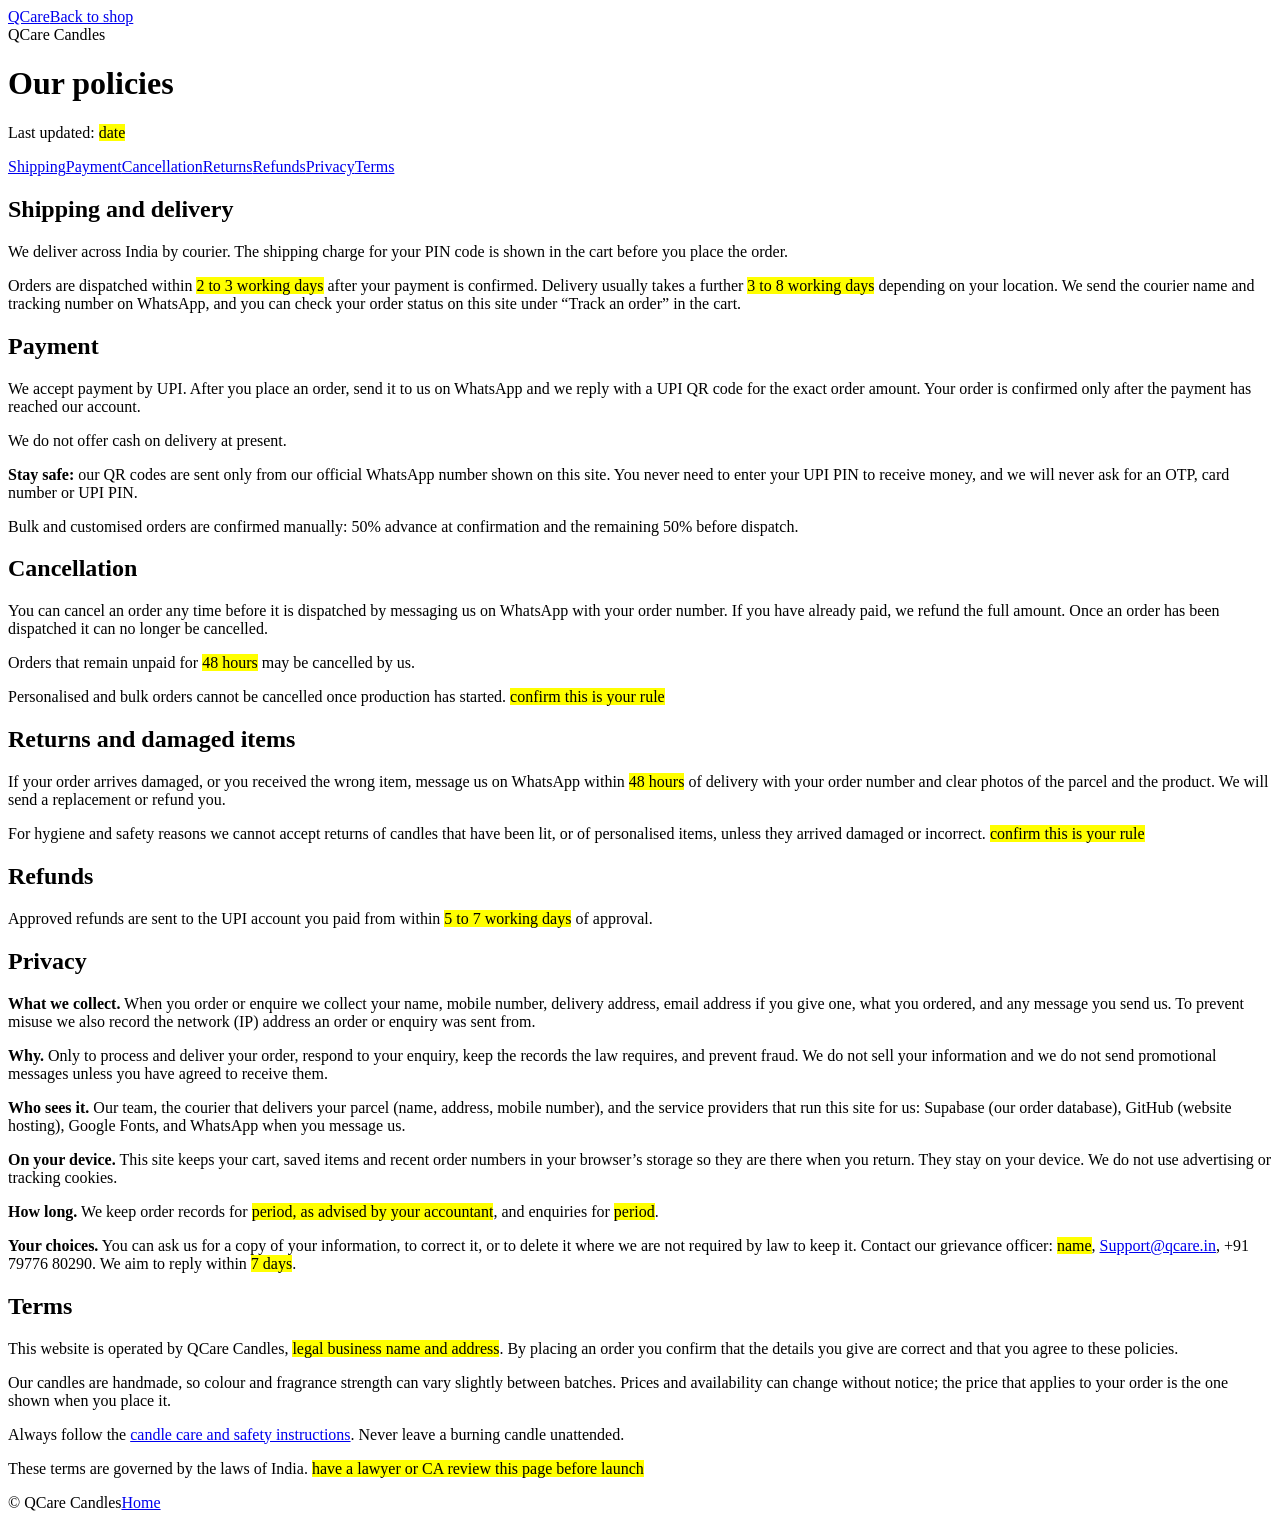
==== policies.html @ a18a1afe "Add files via upload" ====
<!doctype html>
<html lang="en">
<head>
<meta charset="utf-8">
<meta name="viewport" content="width=device-width, initial-scale=1, viewport-fit=cover">
<meta name="description" content="QCare Candles policies: shipping, payment, cancellation, returns, refunds, privacy and terms.">
<meta http-equiv="Content-Security-Policy" content="default-src 'self'; script-src 'self'; style-src 'self' 'unsafe-inline' https://fonts.googleapis.com; font-src https://fonts.gstatic.com; img-src 'self' data:; object-src 'none'; base-uri 'self'">
<title>Policies · QCare Candles</title>
<script src="js/theme.js"></script>
<link rel="stylesheet" href="https://fonts.googleapis.com/css2?family=Inter:wght@400;500;600&family=Playfair+Display:wght@600;700&display=swap">
<link rel="stylesheet" href="css/site.css">
</head>
<body>
<header><div class="w"><a class="logo" href="index.html">QCare</a><a class="btn o" href="index.html#collection">Back to shop</a></div></header>
<main class="pol">
<span class="chip">QCare Candles</span>
<h1>Our policies</h1>
<!-- OWNER: every yellow highlighted value is a placeholder. Replace each with what you actually do,
     then delete the <mark> tags. Do not launch with yellow text on this page. -->
<p>Last updated: <mark class="cf">date</mark></p>
<nav><a href="#shipping">Shipping</a><a href="#payment">Payment</a><a href="#cancellation">Cancellation</a><a href="#returns">Returns</a><a href="#refunds">Refunds</a><a href="#privacy">Privacy</a><a href="#terms">Terms</a></nav>

<h2 id="shipping">Shipping and delivery</h2>
<p>We deliver across India by courier. The shipping charge for your PIN code is shown in the cart before you place the order.</p>
<p>Orders are dispatched within <mark class="cf">2 to 3 working days</mark> after your payment is confirmed. Delivery usually takes a further <mark class="cf">3 to 8 working days</mark> depending on your location. We send the courier name and tracking number on WhatsApp, and you can check your order status on this site under “Track an order” in the cart.</p>

<h2 id="payment">Payment</h2>
<p>We accept payment by UPI. After you place an order, send it to us on WhatsApp and we reply with a UPI QR code for the exact order amount. Your order is confirmed only after the payment has reached our account.</p>
<p>We do not offer cash on delivery at present.</p>
<p><b>Stay safe:</b> our QR codes are sent only from our official WhatsApp number shown on this site. You never need to enter your UPI PIN to receive money, and we will never ask for an OTP, card number or UPI PIN.</p>
<p>Bulk and customised orders are confirmed manually: 50% advance at confirmation and the remaining 50% before dispatch.</p>

<h2 id="cancellation">Cancellation</h2>
<p>You can cancel an order any time before it is dispatched by messaging us on WhatsApp with your order number. If you have already paid, we refund the full amount. Once an order has been dispatched it can no longer be cancelled.</p>
<p>Orders that remain unpaid for <mark class="cf">48 hours</mark> may be cancelled by us.</p>
<p>Personalised and bulk orders cannot be cancelled once production has started. <mark class="cf">confirm this is your rule</mark></p>

<h2 id="returns">Returns and damaged items</h2>
<p>If your order arrives damaged, or you received the wrong item, message us on WhatsApp within <mark class="cf">48 hours</mark> of delivery with your order number and clear photos of the parcel and the product. We will send a replacement or refund you.</p>
<p>For hygiene and safety reasons we cannot accept returns of candles that have been lit, or of personalised items, unless they arrived damaged or incorrect. <mark class="cf">confirm this is your rule</mark></p>

<h2 id="refunds">Refunds</h2>
<p>Approved refunds are sent to the UPI account you paid from within <mark class="cf">5 to 7 working days</mark> of approval.</p>

<h2 id="privacy">Privacy</h2>
<p><b>What we collect.</b> When you order or enquire we collect your name, mobile number, delivery address, email address if you give one, what you ordered, and any message you send us. To prevent misuse we also record the network (IP) address an order or enquiry was sent from.</p>
<p><b>Why.</b> Only to process and deliver your order, respond to your enquiry, keep the records the law requires, and prevent fraud. We do not sell your information and we do not send promotional messages unless you have agreed to receive them.</p>
<p><b>Who sees it.</b> Our team, the courier that delivers your parcel (name, address, mobile number), and the service providers that run this site for us: Supabase (our order database), GitHub (website hosting), Google Fonts, and WhatsApp when you message us.</p>
<p><b>On your device.</b> This site keeps your cart, saved items and recent order numbers in your browser’s storage so they are there when you return. They stay on your device. We do not use advertising or tracking cookies.</p>
<p><b>How long.</b> We keep order records for <mark class="cf">period, as advised by your accountant</mark>, and enquiries for <mark class="cf">period</mark>.</p>
<p><b>Your choices.</b> You can ask us for a copy of your information, to correct it, or to delete it where we are not required by law to keep it. Contact our grievance officer: <mark class="cf">name</mark>, <a href="mailto:Support@qcare.in">Support@qcare.in</a>, +91 79776 80290. We aim to reply within <mark class="cf">7 days</mark>.</p>

<h2 id="terms">Terms</h2>
<p>This website is operated by QCare Candles, <mark class="cf">legal business name and address</mark>. By placing an order you confirm that the details you give are correct and that you agree to these policies.</p>
<p>Our candles are handmade, so colour and fragrance strength can vary slightly between batches. Prices and availability can change without notice; the price that applies to your order is the one shown when you place it.</p>
<p>Always follow the <a href="index.html#care">candle care and safety instructions</a>. Never leave a burning candle unattended.</p>
<p>These terms are governed by the laws of India. <mark class="cf">have a lawyer or CA review this page before launch</mark></p>
</main>
<footer><div class="w"><span>© QCare Candles</span><span><a href="index.html">Home</a></span></div></footer>
</body>
</html>
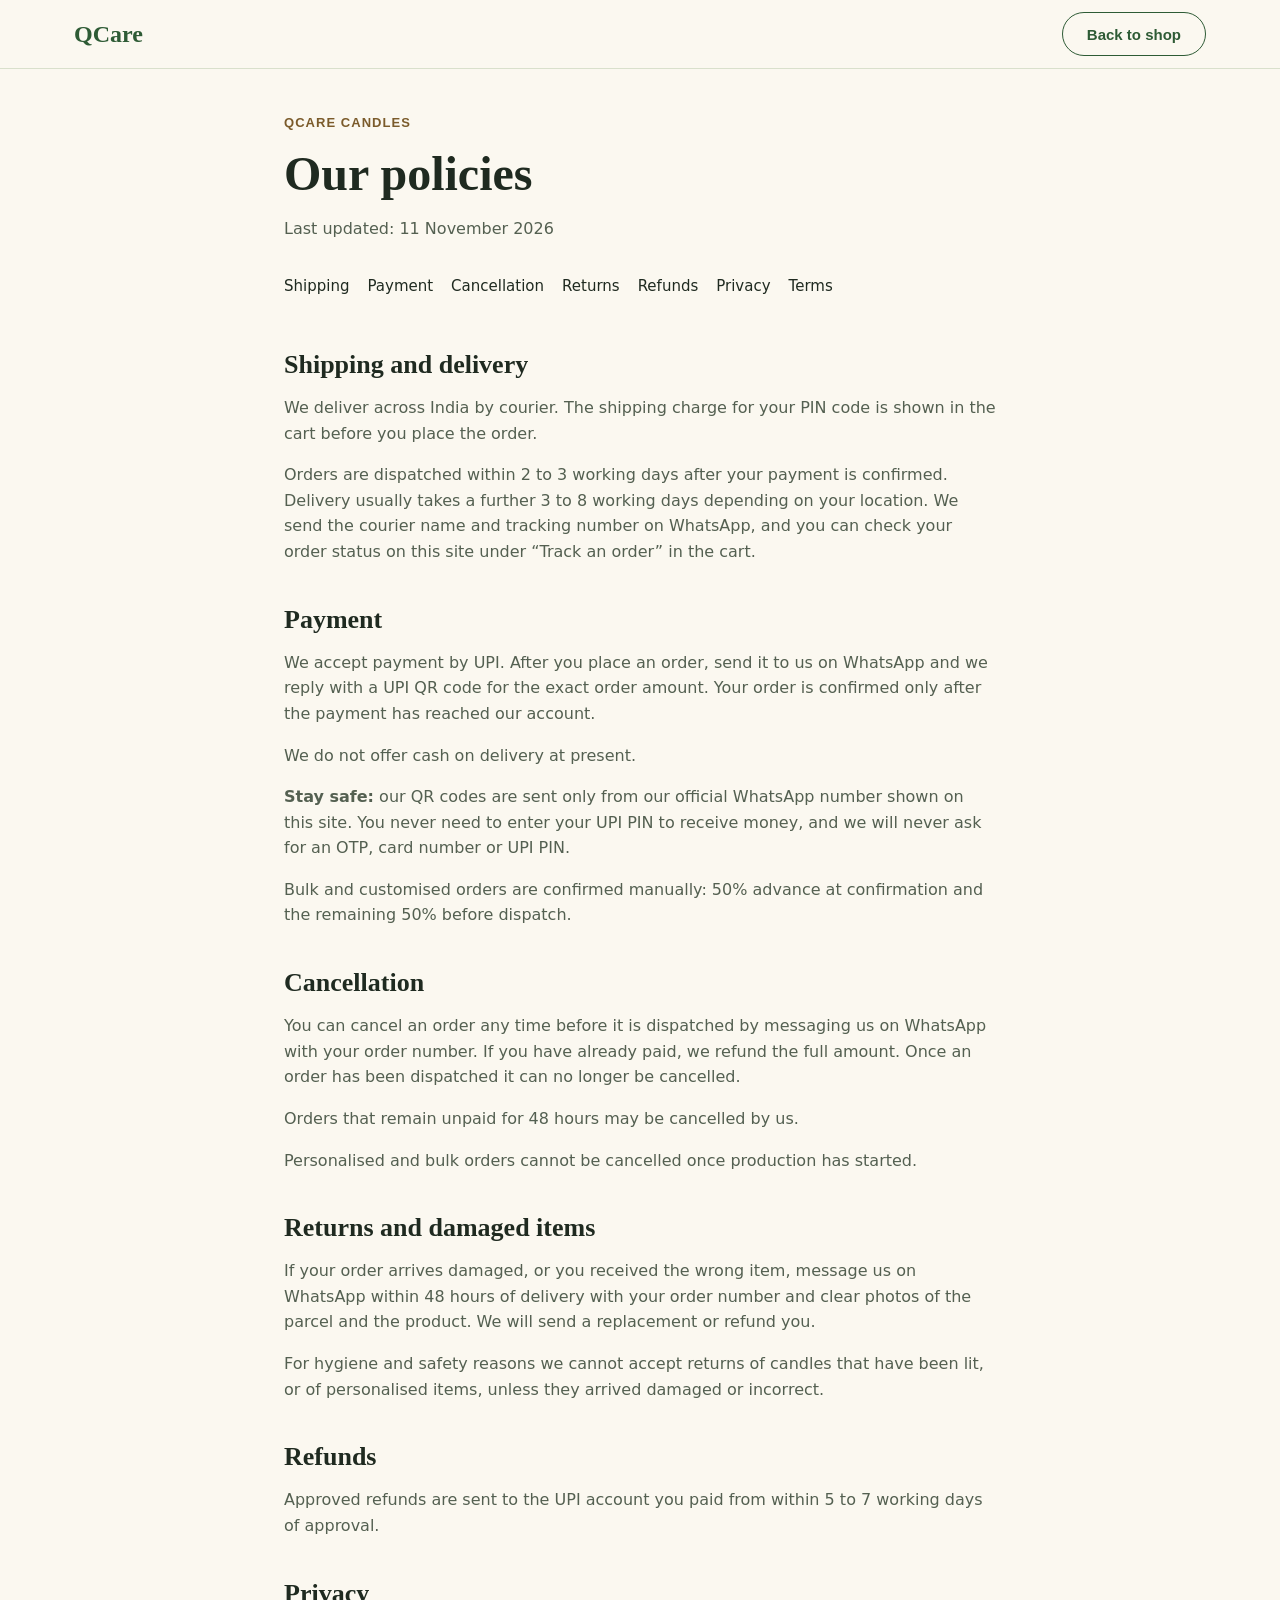
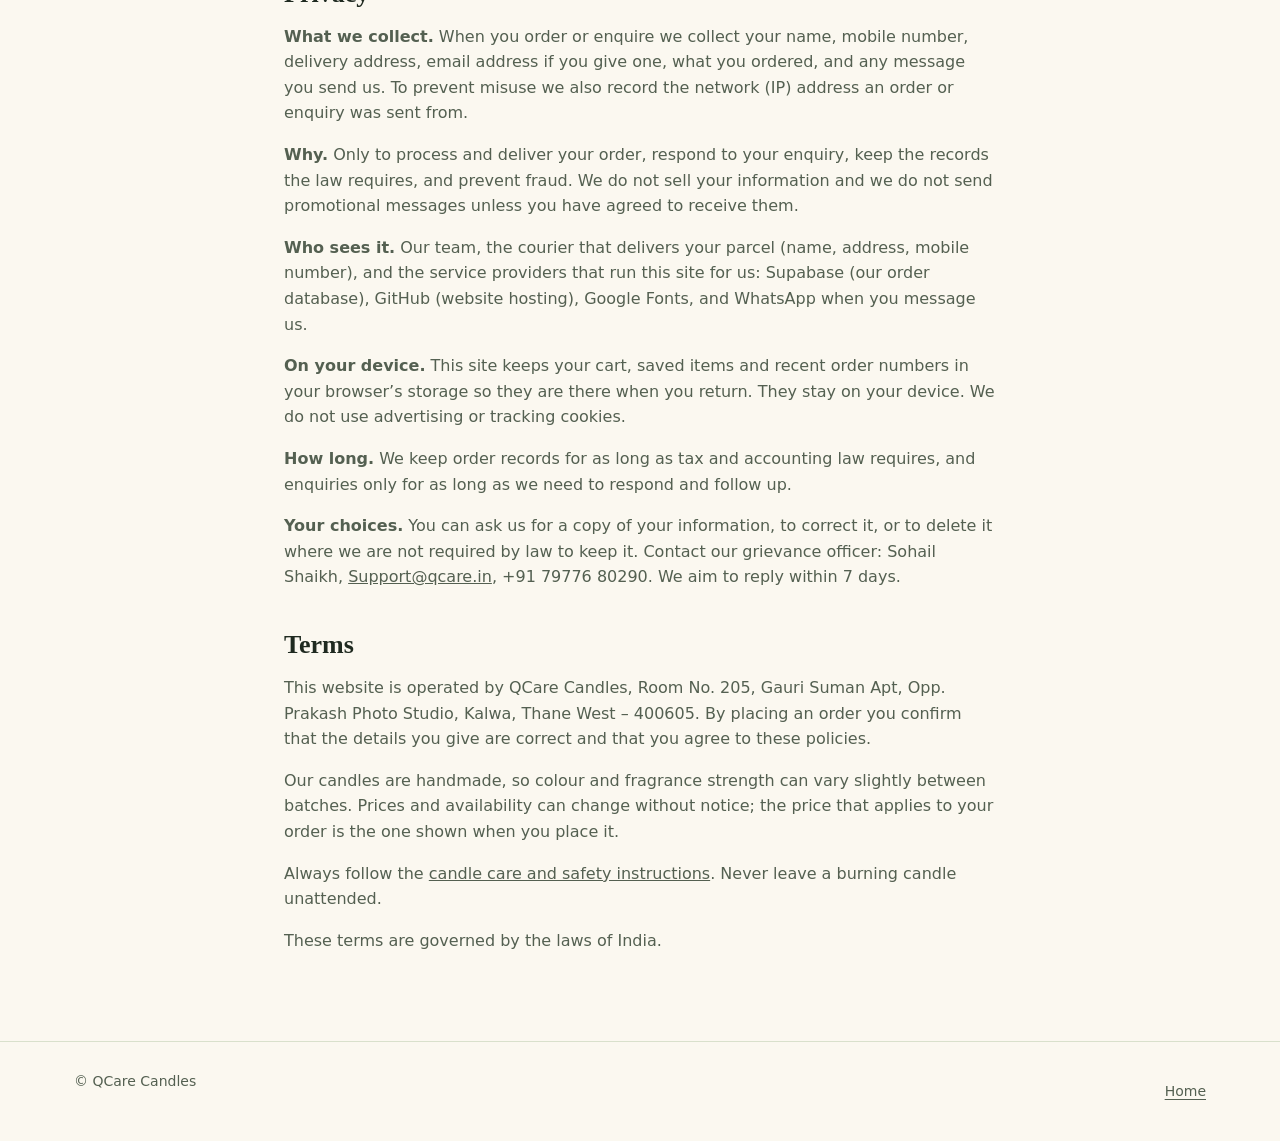
==== commit 40083309: "Add files via upload" ====
--- a/policies.html
+++ b/policies.html
@@ -15,14 +15,12 @@
 <main class="pol">
 <span class="chip">QCare Candles</span>
 <h1>Our policies</h1>
-<!-- OWNER: every yellow highlighted value is a placeholder. Replace each with what you actually do,
-     then delete the <mark> tags. Do not launch with yellow text on this page. -->
-<p>Last updated: <mark class="cf">date</mark></p>
+<p>Last updated: 11 November 2026</p>
 <nav><a href="#shipping">Shipping</a><a href="#payment">Payment</a><a href="#cancellation">Cancellation</a><a href="#returns">Returns</a><a href="#refunds">Refunds</a><a href="#privacy">Privacy</a><a href="#terms">Terms</a></nav>
 
 <h2 id="shipping">Shipping and delivery</h2>
 <p>We deliver across India by courier. The shipping charge for your PIN code is shown in the cart before you place the order.</p>
-<p>Orders are dispatched within <mark class="cf">2 to 3 working days</mark> after your payment is confirmed. Delivery usually takes a further <mark class="cf">3 to 8 working days</mark> depending on your location. We send the courier name and tracking number on WhatsApp, and you can check your order status on this site under “Track an order” in the cart.</p>
+<p>Orders are dispatched within 2 to 3 working days after your payment is confirmed. Delivery usually takes a further 3 to 8 working days depending on your location. We send the courier name and tracking number on WhatsApp, and you can check your order status on this site under “Track an order” in the cart.</p>
 
 <h2 id="payment">Payment</h2>
 <p>We accept payment by UPI. After you place an order, send it to us on WhatsApp and we reply with a UPI QR code for the exact order amount. Your order is confirmed only after the payment has reached our account.</p>
@@ -32,29 +30,29 @@
 
 <h2 id="cancellation">Cancellation</h2>
 <p>You can cancel an order any time before it is dispatched by messaging us on WhatsApp with your order number. If you have already paid, we refund the full amount. Once an order has been dispatched it can no longer be cancelled.</p>
-<p>Orders that remain unpaid for <mark class="cf">48 hours</mark> may be cancelled by us.</p>
-<p>Personalised and bulk orders cannot be cancelled once production has started. <mark class="cf">confirm this is your rule</mark></p>
+<p>Orders that remain unpaid for 48 hours may be cancelled by us.</p>
+<p>Personalised and bulk orders cannot be cancelled once production has started.</p>
 
 <h2 id="returns">Returns and damaged items</h2>
-<p>If your order arrives damaged, or you received the wrong item, message us on WhatsApp within <mark class="cf">48 hours</mark> of delivery with your order number and clear photos of the parcel and the product. We will send a replacement or refund you.</p>
-<p>For hygiene and safety reasons we cannot accept returns of candles that have been lit, or of personalised items, unless they arrived damaged or incorrect. <mark class="cf">confirm this is your rule</mark></p>
+<p>If your order arrives damaged, or you received the wrong item, message us on WhatsApp within 48 hours of delivery with your order number and clear photos of the parcel and the product. We will send a replacement or refund you.</p>
+<p>For hygiene and safety reasons we cannot accept returns of candles that have been lit, or of personalised items, unless they arrived damaged or incorrect.</p>
 
 <h2 id="refunds">Refunds</h2>
-<p>Approved refunds are sent to the UPI account you paid from within <mark class="cf">5 to 7 working days</mark> of approval.</p>
+<p>Approved refunds are sent to the UPI account you paid from within 5 to 7 working days of approval.</p>
 
 <h2 id="privacy">Privacy</h2>
 <p><b>What we collect.</b> When you order or enquire we collect your name, mobile number, delivery address, email address if you give one, what you ordered, and any message you send us. To prevent misuse we also record the network (IP) address an order or enquiry was sent from.</p>
 <p><b>Why.</b> Only to process and deliver your order, respond to your enquiry, keep the records the law requires, and prevent fraud. We do not sell your information and we do not send promotional messages unless you have agreed to receive them.</p>
 <p><b>Who sees it.</b> Our team, the courier that delivers your parcel (name, address, mobile number), and the service providers that run this site for us: Supabase (our order database), GitHub (website hosting), Google Fonts, and WhatsApp when you message us.</p>
 <p><b>On your device.</b> This site keeps your cart, saved items and recent order numbers in your browser’s storage so they are there when you return. They stay on your device. We do not use advertising or tracking cookies.</p>
-<p><b>How long.</b> We keep order records for <mark class="cf">period, as advised by your accountant</mark>, and enquiries for <mark class="cf">period</mark>.</p>
-<p><b>Your choices.</b> You can ask us for a copy of your information, to correct it, or to delete it where we are not required by law to keep it. Contact our grievance officer: <mark class="cf">name</mark>, <a href="mailto:Support@qcare.in">Support@qcare.in</a>, +91 79776 80290. We aim to reply within <mark class="cf">7 days</mark>.</p>
+<p><b>How long.</b> We keep order records for as long as tax and accounting law requires, and enquiries only for as long as we need to respond and follow up.</p>
+<p><b>Your choices.</b> You can ask us for a copy of your information, to correct it, or to delete it where we are not required by law to keep it. Contact our grievance officer: Sohail Shaikh, <a href="mailto:Support@qcare.in">Support@qcare.in</a>, +91 79776 80290. We aim to reply within 7 days.</p>
 
 <h2 id="terms">Terms</h2>
-<p>This website is operated by QCare Candles, <mark class="cf">legal business name and address</mark>. By placing an order you confirm that the details you give are correct and that you agree to these policies.</p>
+<p>This website is operated by QCare Candles, Room No. 205, Gauri Suman Apt, Opp. Prakash Photo Studio, Kalwa, Thane West – 400605. By placing an order you confirm that the details you give are correct and that you agree to these policies.</p>
 <p>Our candles are handmade, so colour and fragrance strength can vary slightly between batches. Prices and availability can change without notice; the price that applies to your order is the one shown when you place it.</p>
 <p>Always follow the <a href="index.html#care">candle care and safety instructions</a>. Never leave a burning candle unattended.</p>
-<p>These terms are governed by the laws of India. <mark class="cf">have a lawyer or CA review this page before launch</mark></p>
+<p>These terms are governed by the laws of India.</p>
 </main>
 <footer><div class="w"><span>© QCare Candles</span><span><a href="index.html">Home</a></span></div></footer>
 </body>
--- a/css/site.css
+++ b/css/site.css
@@ -0,0 +1,166 @@
+:root{--bg:#FBF8F0;--bg2:#EDF1E4;--card:#FFFFFF;--ink:#1F2A20;--soft:#546051;--green:#2E5B35;--gold:#7B5B2B;--line:#D9E0CC;--glow:rgba(227,200,143,.3);--btn:#2E5B35;--btnink:#FFFFFF;color-scheme:light;box-sizing:border-box;padding-top:env(safe-area-inset-top,0px);padding-bottom:env(safe-area-inset-bottom,0px)}
+@media(prefers-color-scheme:dark){:root:not([data-theme="light"]){--bg:#0E1A12;--bg2:#13231A;--card:#18291E;--ink:#EEF2E4;--soft:#B3C1AA;--green:#93C99A;--gold:#DDC28A;--line:#2B4033;--glow:rgba(227,200,143,.3);--btn:#93C99A;--btnink:#0C1D11;color-scheme:dark}}
+:root[data-theme="dark"]{--bg:#0E1A12;--bg2:#13231A;--card:#18291E;--ink:#EEF2E4;--soft:#B3C1AA;--green:#93C99A;--gold:#DDC28A;--line:#2B4033;--glow:rgba(227,200,143,.3);--btn:#93C99A;--btnink:#0C1D11;color-scheme:dark}
+*{box-sizing:border-box}
+html{scroll-padding-top:calc(env(safe-area-inset-top,0px) + 72px)}
+@media(prefers-reduced-motion:no-preference){html{scroll-behavior:smooth}}
+body{margin:0;background:var(--bg);color:var(--ink);font:16px/1.6 Inter,system-ui,sans-serif}
+body::before{content:"";position:fixed;inset:0 0 auto;height:env(safe-area-inset-top,0px);z-index:10;background:var(--bg)}
+h1,h2,h3{font-family:'Playfair Display',Georgia,serif;line-height:1.12;margin:0}
+a{color:inherit}
+.w{max-width:1180px;margin:0 auto;padding:0 24px}
+header{position:sticky;top:env(safe-area-inset-top,0px);z-index:9;background:var(--bg);border-bottom:1px solid var(--line)}
+header .w{display:flex;align-items:center;justify-content:space-between;min-height:68px;gap:16px}
+.logo{display:flex;align-items:center;gap:8px;font:700 24px 'Playfair Display',Georgia,serif;color:var(--green);text-decoration:none}
+nav{display:flex;gap:28px}
+nav a{text-decoration:none;font-weight:500;font-size:15px;padding:12px 0}
+nav a:hover{color:var(--gold)}
+.btn{display:inline-flex;align-items:center;justify-content:center;min-height:44px;padding:0 24px;border-radius:999px;font:600 15px Inter,sans-serif;text-decoration:none;cursor:pointer;border:1.5px solid var(--btn);background:var(--btn);color:var(--btnink)}
+.btn.o{background:transparent;color:var(--green);border-color:var(--green)}
+.btn:hover{filter:brightness(1.1)}
+.chip{font:600 13px Inter,sans-serif;letter-spacing:.08em;text-transform:uppercase;color:var(--gold)}
+.hero{display:grid;grid-template-columns:1fr 1.05fr;align-items:center;gap:24px;padding:40px 0 24px}
+h1{font-size:clamp(40px,5.6vw,66px);margin:12px 0 16px}
+.lead{color:var(--soft);font-size:18px;max-width:30em;margin:0}
+.cta{display:flex;flex-wrap:wrap;gap:12px;margin-top:24px}
+.stage{display:flex;flex-direction:column;height:clamp(520px,72vh,700px);border-radius:28px;overflow:hidden;border:1px solid var(--line);background:radial-gradient(closest-side at 50% 52%,rgba(230,205,150,.3),transparent 74%),linear-gradient(160deg,#16341F,#0A180F)}
+#gl{flex:1;min-height:0;position:relative;touch-action:pan-y;cursor:grab}
+#gl canvas{width:100%;height:100%;display:block}
+.fb{padding:40px;text-align:center;color:var(--soft)}
+.pick{display:flex;flex-wrap:wrap;justify-content:center;gap:2px}
+.pick button{width:44px;height:44px;display:grid;place-items:center;background:none;border:0;cursor:pointer;padding:0}
+.dot{width:26px;height:26px;border-radius:50%;border:2px solid var(--line);transition:transform .2s}
+.pick button:hover .dot{transform:scale(1.15)}
+.pick button[aria-pressed="true"] .dot{box-shadow:0 0 0 3px var(--bg),0 0 0 5px var(--gold)}
+.fname{text-align:center;font:600 22px 'Playfair Display',Georgia,serif;margin:4px 0 0}
+section{padding:72px 0}
+.alt{background:var(--bg2)}
+h2{font-size:clamp(28px,3.6vw,42px);margin-top:8px}
+.sub{color:var(--soft);margin:10px 0 0;max-width:36em}
+.feat{display:grid;grid-template-columns:repeat(4,1fr);gap:16px;padding:28px 0;border-top:1px solid var(--line);border-bottom:1px solid var(--line)}
+.feat div{display:flex;align-items:center;justify-content:center;gap:10px;font-weight:600;font-size:15px}
+.feat svg{stroke:var(--gold);fill:none;stroke-width:2;flex:none}
+.grid{display:grid;grid-template-columns:repeat(auto-fill,minmax(190px,1fr));gap:20px;margin-top:36px}
+.tilt{transition:transform .18s ease-out,box-shadow .25s;transform-style:preserve-3d;will-change:transform}
+.card{display:flex;flex-direction:column;align-items:center;gap:6px;padding:28px 12px 22px;background:var(--card);border:1px solid var(--line);border-radius:20px;color:inherit;font:inherit;cursor:pointer}
+.card>*{transform:translateZ(18px)}
+.card small{color:var(--soft);font-size:13px}
+.ball{width:76px;height:76px;border-radius:50%;margin-bottom:8px;background:radial-gradient(circle at 32% 28%,rgba(255,255,255,.75),transparent 42%),var(--c);box-shadow:0 16px 22px -10px rgba(0,0,0,.4);transform:translateZ(40px)!important}
+.tilt:hover{box-shadow:0 24px 44px -20px rgba(0,0,0,.5)}
+.occ{display:flex;flex-direction:column;gap:8px;padding:28px 22px;background:var(--card);border:1px solid var(--line);border-radius:20px;text-decoration:none;min-height:140px}
+.occ h3{font-size:21px}
+.occ small{color:var(--gold);font-weight:600;margin-top:auto}
+.occ>*{transform:translateZ(16px)}
+.og{display:grid;grid-template-columns:repeat(3,1fr);gap:20px;margin-top:36px}
+.two{display:grid;grid-template-columns:1fr 1fr;gap:48px;align-items:center}
+.pan{min-height:260px;border-radius:24px;border:1px solid var(--line);background:var(--card);display:grid;place-items:center;color:var(--soft);font-size:14px;padding:24px;text-align:center}
+.info p{margin:0 0 8px}
+form{display:flex;flex-direction:column;gap:8px;background:var(--card);border:1px solid var(--line);border-radius:20px;padding:24px}
+label{font-weight:600;font-size:14px}
+input,textarea{font:inherit;color:var(--ink);background:var(--bg);border:1px solid var(--line);border-radius:10px;padding:10px 12px;min-height:44px}
+footer{padding:28px 0;border-top:1px solid var(--line);color:var(--soft);font-size:14px}
+footer .w{display:flex;justify-content:space-between;flex-wrap:wrap;gap:12px}
+footer a{margin-left:16px;padding:10px 0;display:inline-block}
+.js .rv{opacity:0;transform:translateY(24px);transition:opacity .7s,transform .7s}
+.js .rv.in{opacity:1;transform:none}
+@media(prefers-reduced-motion:reduce){.js .rv{opacity:1;transform:none;transition:none}.tilt{transition:none}}
+@media(max-width:860px){nav{display:none}.hero,.two{grid-template-columns:1fr}.feat{grid-template-columns:1fr 1fr}.og{grid-template-columns:1fr 1fr}.stage{height:540px}section{padding:52px 0}}
+@media(max-width:520px){.og{grid-template-columns:1fr}}
+
+.dk,.stage{--bg:#0B1A10;--ink:#F3F1E4;--soft:#C5D1BC;--gold:#E3C88F;--green:#A9DBAE;--line:#2E4A37;--btn:#E3C88F;--btnink:#14281A;--glow:rgba(230,205,150,.38);color:var(--ink)}
+.band{position:relative;overflow:hidden;background:linear-gradient(180deg,var(--bg2),var(--bg))}
+@media(prefers-color-scheme:dark){:root:not([data-theme="light"]) .band{background:radial-gradient(ellipse at 72% 45%,#2C5C3A 0%,#16341F 48%,#0A180F 100%)}}
+:root[data-theme="dark"] .band{background:radial-gradient(ellipse at 72% 45%,#2C5C3A 0%,#16341F 48%,#0A180F 100%)}
+.band>.w{position:relative}
+.dk{background:radial-gradient(ellipse at 15% 0%,#1F4A2E 0%,#0F2417 62%)}
+.bk{position:absolute;border-radius:50%;background:radial-gradient(circle,var(--glow),rgba(227,200,143,0) 70%);animation:fl 9s ease-in-out infinite alternate;pointer-events:none}
+.b1{width:260px;height:260px;left:-60px;top:60px}.b2{width:180px;height:180px;right:10%;top:-50px;animation-delay:-3s}.b3{width:340px;height:340px;right:-90px;bottom:-80px;animation-delay:-5s}.b4{width:120px;height:120px;left:44%;bottom:24px;animation-delay:-7s}
+@keyframes fl{from{transform:translateY(0) scale(1);opacity:.45}to{transform:translateY(-34px) scale(1.18);opacity:.95}}
+.band h1 em{font-style:italic;background:linear-gradient(90deg,var(--green),var(--gold),var(--green));-webkit-background-clip:text;background-clip:text;color:transparent}
+.marq{background:#103020;color:#E3C88F;overflow:hidden;white-space:nowrap;border-bottom:1px solid #2E4A37;font:600 14px Inter,sans-serif;letter-spacing:.12em;text-transform:uppercase}
+.mt{display:inline-flex;animation:mq 30s linear infinite;padding:14px 0}
+.mt span{padding-right:44px}.mt span::after{content:"\2726";padding-left:44px}
+@keyframes mq{to{transform:translateX(-50%)}}
+.lab{width:108px;height:108px;border-radius:50%;margin-bottom:6px;box-shadow:0 18px 26px -12px rgba(0,0,0,.55);transform:translateZ(44px)!important}
+.card{border-top:4px solid var(--c)}
+.fr{border-radius:28px;overflow:hidden;box-shadow:0 40px 80px -30px #000,0 0 0 1px rgba(227,200,143,.45)}
+.fr img{display:block;width:100%;height:auto}
+@media(prefers-reduced-motion:reduce){.bk,.mt{animation:none}}
+.lt{display:flex;justify-content:center;padding:6px 0 10px}
+
+.opts{display:flex;flex-wrap:wrap;align-items:center;gap:10px;margin-top:16px}.opts label{font-size:14px}
+select{font:inherit;color:var(--ink);background:var(--bg);border:1px solid var(--line);border-radius:10px;padding:0 12px;min-height:44px}
+.vw{background:none;border:0;padding:0;cursor:pointer;transform-style:preserve-3d}
+.ro{display:flex;gap:8px;align-items:center;justify-content:center;margin-top:6px}
+.ad{padding:0 14px;font-size:14px}
+.hr{width:44px;height:44px;border-radius:50%;border:1px solid var(--line);background:none;color:var(--gold);font-size:20px;cursor:pointer}
+.sv .card:not(.on){display:none}
+.card small.pr{color:var(--ink);font-weight:600}
+.dr{position:fixed;inset:0;z-index:20;background:rgba(0,0,0,.55);display:flex;justify-content:flex-end}.dr[hidden]{display:none}
+.dp{width:min(440px,100%);height:100%;overflow:auto;background:var(--bg);padding:calc(16px + env(safe-area-inset-top,0px)) 20px calc(24px + env(safe-area-inset-bottom,0px));display:flex;flex-direction:column;gap:14px}
+.dh{display:flex;justify-content:space-between;align-items:center}
+.x{width:44px;height:44px;border-radius:50%;border:1px solid var(--line);background:none;color:var(--ink);font-size:24px;cursor:pointer}
+.li{display:flex;align-items:center;gap:12px;padding:10px 0;border-bottom:1px solid var(--line)}.li img{border-radius:50%}.li>div:nth-child(2){flex:1}.li small{display:block;color:var(--soft)}
+.qt{display:flex;align-items:center;gap:6px}.qt button{width:44px;height:44px;border-radius:50%;border:1px solid var(--line);background:var(--card);color:var(--ink);font-size:18px;cursor:pointer}
+.tt div{display:flex;justify-content:space-between;padding:4px 0}.tt .gt{font-weight:700;font-size:18px;border-top:1px solid var(--line);margin-top:6px;padding-top:8px}
+.r2{display:flex;gap:8px}.r2 input{flex:1}.em,.dn{color:var(--soft);font-size:14px}
+.pay{display:flex;flex-direction:column;gap:8px}.pay label{display:flex;gap:8px;align-items:center;font-weight:500}.pay input{min-height:0}
+#co{padding:0;border:0;background:none}#pin{width:100%}
+.rg{display:grid;grid-template-columns:repeat(3,1fr);gap:20px;margin-top:32px}
+.rc{background:var(--card);border:1px solid var(--line);border-radius:20px;padding:24px;color:var(--soft)}.rc .st{color:var(--gold);letter-spacing:3px}
+.gal{display:grid;grid-template-columns:repeat(5,1fr);gap:14px;margin-top:32px}
+.gal img,.ph{width:100%;object-fit:cover;border-radius:18px;border:1px solid var(--line);display:block}.gal img{aspect-ratio:3/4}.ph{aspect-ratio:4/5;max-height:520px}
+.hp{position:absolute;left:-9999px}
+@media(max-width:860px){.gal{grid-template-columns:repeat(2,1fr)}.rg{grid-template-columns:1fr}}
+.card{position:relative}.hr{position:absolute;top:10px;right:10px}.ro{width:100%}.ad{flex:1;font-size:13px;padding:0 8px}.tt .gs{color:var(--soft);font-size:14px}
+.tg{width:44px;padding:0}.tg svg{width:20px;height:20px;stroke:currentColor;fill:none;stroke-width:2}.ws{display:none}
+@media(max-width:520px){header .w{padding:0 14px;gap:8px}header .btn{padding:0 12px;font-size:14px}header .tg{padding:0}.logo{font-size:21px}.wl{display:none}.ws{display:inline}}
+#mn,.nw{display:none}nav.open .nw{display:block}nav.open{display:flex;position:absolute;left:0;right:0;top:100%;flex-direction:column;gap:0;background:var(--bg);border-bottom:1px solid var(--line);padding:4px 24px 12px}nav.open a{padding:14px 0;border-bottom:1px solid var(--line)}
+@media(max-width:860px){#mn{display:inline-flex}header [data-wa].btn{display:none}}
+.cl{margin:0;padding-left:20px;display:grid;gap:10px;color:var(--soft)}
+.ah{margin:24px 0 0;font-size:22px}
+
+.dl{background:none;border:0;color:var(--green);font:600 14px Inter,sans-serif;text-decoration:underline;min-height:44px;cursor:pointer}
+.fab{position:fixed;right:16px;bottom:calc(16px + env(safe-area-inset-bottom,0px));z-index:8;width:56px;height:56px;border-radius:50%;background:#1FA855;display:grid;place-items:center;box-shadow:0 8px 24px -6px rgba(0,0,0,.5)}.fab svg{width:30px;height:30px;fill:#fff}
+#pb{display:flex;flex-direction:column;gap:12px}#pb h4{margin:8px 0 0;font-family:'Playfair Display',Georgia,serif;font-size:20px}
+.faq details{background:var(--card);border:1px solid var(--line);border-radius:14px;padding:4px 18px;margin-top:12px}.faq summary{cursor:pointer;font-weight:600;padding:12px 0;min-height:44px}.faq p{margin:0 0 14px;color:var(--soft)}
+
+/* --- additions for the backend-connected store --- */
+.tagb{position:absolute;top:12px;left:12px;font:600 11px Inter,sans-serif;letter-spacing:.06em;text-transform:uppercase;background:var(--gold);color:var(--bg);padding:3px 8px;border-radius:999px;transform:translateZ(30px)}
+.btn[disabled]{opacity:.5;cursor:not-allowed;filter:none}
+.ro{flex-wrap:wrap}
+.okp{background:var(--card);border:1.5px solid var(--green);border-radius:16px;padding:18px;display:flex;flex-direction:column;gap:10px}
+.okp h4{margin:0;font:700 20px 'Playfair Display',Georgia,serif}.okp ol{margin:0;padding-left:20px;color:var(--soft);display:grid;gap:4px}.okp .big{font-weight:700;font-size:18px}
+.er{color:#B3261E;font-size:14px;font-weight:600}:root[data-theme="dark"] .er{color:#FFB4AB}
+@media(prefers-color-scheme:dark){:root:not([data-theme="light"]) .er{color:#FFB4AB}}
+.g2{display:grid;grid-template-columns:1fr 1fr;gap:8px}.g2>div{display:flex;flex-direction:column;gap:8px;min-width:0}.g2 input{width:100%}
+.hw{background:var(--bg2);border:1px solid var(--line);border-radius:12px;padding:12px 14px;font-size:14px;color:var(--soft)}.hw b{color:var(--ink)}
+#co{gap:8px}details>summary{cursor:pointer;min-height:44px;display:flex;align-items:center;font-weight:600}
+.trk{display:flex;flex-direction:column;gap:8px;margin-top:8px}
+footer a{text-underline-offset:3px}
+.pol{max-width:760px;margin:0 auto;padding:40px 24px 72px}.pol h1{font-size:clamp(32px,4.4vw,48px)}.pol h2{font-size:26px;margin-top:40px;scroll-margin-top:90px}.pol p,.pol li{color:var(--soft)}.pol nav{display:flex;flex-wrap:wrap;gap:8px 18px;margin:20px 0}
+mark.cf{background:#FFE08A;color:#3A2A00;padding:0 4px;border-radius:4px}
+.w.hero{padding:40px 24px 24px}
+@media(max-width:520px){.w.hero{padding:28px 16px 20px}}
+
+/* --- launch polish --- */
+section[hidden]{display:none}
+.tl{margin:18px 0 0;color:var(--soft);font-size:14px;font-weight:600;letter-spacing:.01em}
+.r2 input{min-width:0}
+.cpd summary{font-size:14px;color:var(--green);text-decoration:underline;text-underline-offset:3px}
+.cpd[open] summary{margin-bottom:4px}
+.dp{gap:12px}
+@media(max-width:520px){
+  .stage{height:440px}
+  section{padding:44px 0}
+  .w{padding:0 16px}
+  .grid{grid-template-columns:1fr 1fr;gap:12px;margin-top:24px}
+  .card{padding:18px 8px 14px;border-radius:16px;gap:4px}
+  .lab{width:84px;height:84px}
+  .card .hr{width:36px;height:36px;top:6px;right:6px;font-size:16px}
+  .card .ro{flex-direction:column;gap:6px}
+  .card .ad{width:100%;min-height:40px}
+  .card .dl{min-height:36px;font-size:13px}
+  .tagb{top:8px;left:8px;font-size:10px}
+  .gal{gap:10px}
+}
